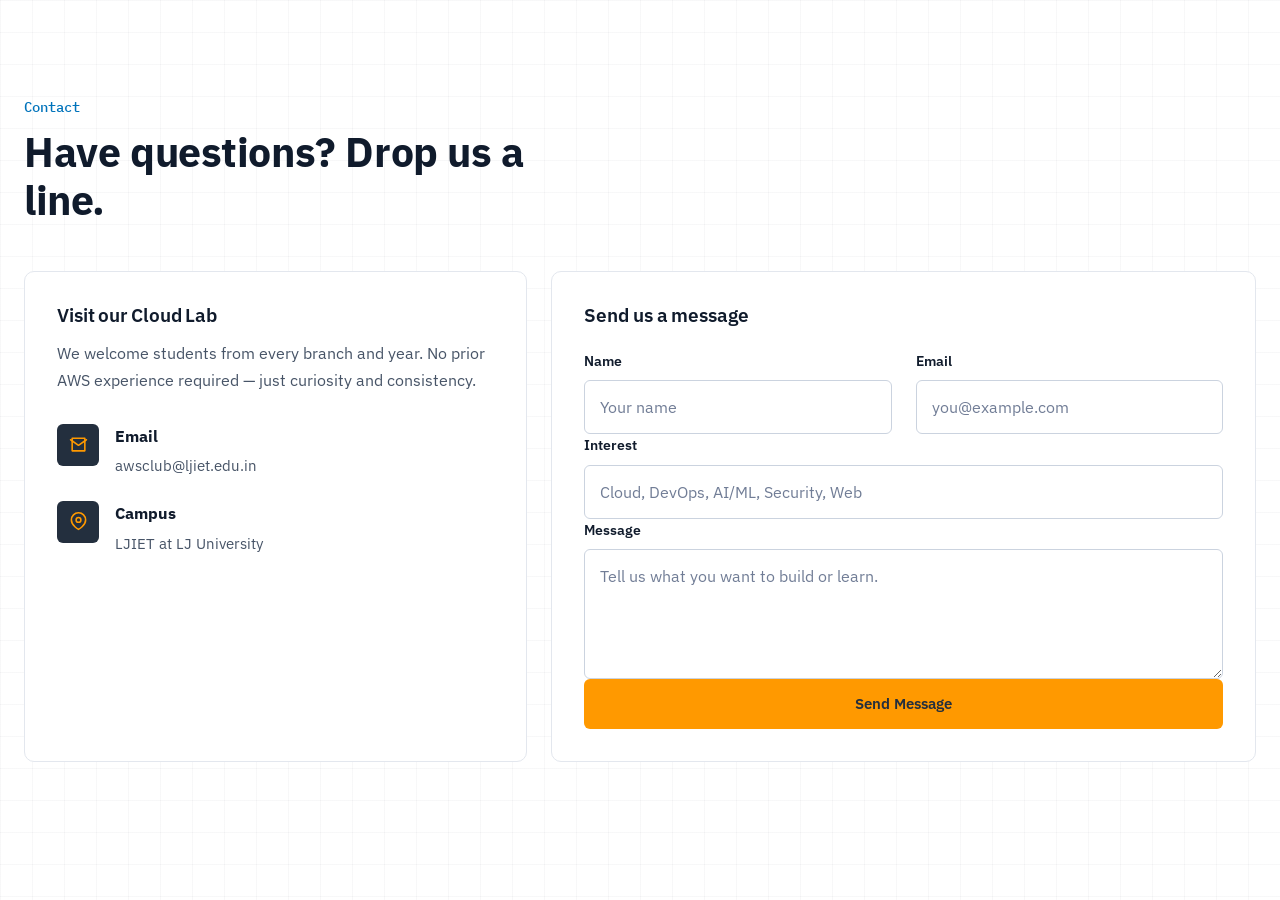
==== contact.html @ fc4ac0a3 "Implement technical SEO optimization (#8)" ====
<!DOCTYPE html>
<html lang="en">
<head>
  <meta charset="UTF-8">
  <meta name="viewport" content="width=device-width, initial-scale=1.0">
  <meta name="description"
    content="Get in touch with the AWS Student Builder Group at LJ Institute of Engineering and Technology (LJIET). Connect with our student cloud leaders and faculty mentors.">
  <meta name="robots" content="index, follow, max-snippet:-1, max-image-preview:large, max-video-preview:-1">
  <meta name="googlebot" content="index, follow, max-snippet:-1, max-image-preview:large, max-video-preview:-1">

  <!-- Canonical URL -->
  <link rel="canonical" href="https://ljawswebsite.github.io/aws-sbg-ljiet/contact.html">

  <!-- Open Graph / Social Media Meta Tags -->
  <meta property="og:locale" content="en_US">
  <meta property="og:type" content="website">
  <meta property="og:site_name" content="AWS Student Builder Group - LJIET">
  <meta property="og:title" content="Contact Us | AWS Student Builder Group - LJIET Chapter">
  <meta property="og:description"
    content="Get in touch with the AWS Student Builder Group at LJ Institute of Engineering and Technology (LJIET). Connect with our student cloud leaders and faculty mentors.">
  <meta property="og:url" content="https://ljawswebsite.github.io/aws-sbg-ljiet/contact.html">
  <meta property="og:image" content="https://ljawswebsite.github.io/aws-sbg-ljiet/images/AWS_LJIET_LOGO.jpeg">
  <meta property="og:image:secure_url" content="https://ljawswebsite.github.io/aws-sbg-ljiet/images/AWS_LJIET_LOGO.jpeg">
  <meta property="og:image:type" content="image/jpeg">
  <meta property="og:image:width" content="1254">
  <meta property="og:image:height" content="1254">
  <meta property="og:image:alt" content="AWS Student Builder Group LJIET Chapter Logo">

  <!-- Twitter Card Tags -->
  <meta name="twitter:card" content="summary_large_image">
  <meta name="twitter:title" content="Contact Us | AWS Student Builder Group - LJIET Chapter">
  <meta name="twitter:description"
    content="Get in touch with the AWS Student Builder Group at LJ Institute of Engineering and Technology (LJIET). Connect with our student cloud leaders and faculty mentors.">
  <meta name="twitter:image" content="https://ljawswebsite.github.io/aws-sbg-ljiet/images/AWS_LJIET_LOGO.jpeg">
  <meta name="twitter:image:alt" content="AWS Student Builder Group LJIET Chapter Logo">

  <!-- Favicon -->
  <link rel="icon" type="image/jpeg" href="images/AWS_LJIET_LOGO.jpeg">
  <link rel="apple-touch-icon" href="images/AWS_LJIET_LOGO.jpeg">

  <title>Contact Us | AWS Student Builder Group - LJIET Chapter</title>

  <!-- Google Fonts Preconnect and Parallel Stylesheet Loading -->
  <link rel="preconnect" href="https://fonts.googleapis.com">
  <link rel="preconnect" href="https://fonts.gstatic.com" crossorigin>
  <link rel="stylesheet" href="https://fonts.googleapis.com/css2?family=IBM+Plex+Sans:wght@400;500;600;700&family=IBM+Plex+Mono:wght@500;600&display=swap">
  <link rel="stylesheet" href="style.css">

  <!-- Structured Data: ContactPage & BreadcrumbList Schema (JSON-LD) -->
  <script type="application/ld+json">
  {
    "@context": "https://schema.org",
    "@graph": [
      {
        "@type": "ContactPage",
        "@id": "https://ljawswebsite.github.io/aws-sbg-ljiet/contact.html#webpage",
        "url": "https://ljawswebsite.github.io/aws-sbg-ljiet/contact.html",
        "name": "Contact Us | AWS Student Builder Group - LJIET Chapter",
        "description": "Get in touch with the AWS Student Builder Group at LJ Institute of Engineering and Technology (LJIET).",
        "isPartOf": {
          "@type": "WebSite",
          "@id": "https://ljawswebsite.github.io/aws-sbg-ljiet/#website",
          "url": "https://ljawswebsite.github.io/aws-sbg-ljiet/",
          "name": "AWS Student Builder Group | LJIET Chapter"
        },
        "about": {
          "@type": "EducationalOrganization",
          "@id": "https://ljawswebsite.github.io/aws-sbg-ljiet/#organization",
          "name": "AWS Student Builder Group - LJIET Chapter",
          "email": "awsclub@ljiet.edu.in",
          "url": "https://ljawswebsite.github.io/aws-sbg-ljiet/"
        }
      },
      {
        "@type": "BreadcrumbList",
        "@id": "https://ljawswebsite.github.io/aws-sbg-ljiet/contact.html#breadcrumb",
        "itemListElement": [
          {
            "@type": "ListItem",
            "position": 1,
            "name": "Home",
            "item": "https://ljawswebsite.github.io/aws-sbg-ljiet/"
          },
          {
            "@type": "ListItem",
            "position": 2,
            "name": "Contact",
            "item": "https://ljawswebsite.github.io/aws-sbg-ljiet/contact.html"
          }
        ]
      }
    ]
  }
  </script>
</head>
<body>
  <main>
    <section class="section" id="contact">
      <div class="container">
        <div class="sec-hdr">
          <span class="kicker">Contact</span>
          <h2>Have questions? Drop us a line.</h2>
        </div>
        <div class="contact-layout">

          <aside class="card contact-info">
            <h3>Visit our Cloud Lab</h3>
            <p>We welcome students from every branch and year. No prior AWS experience required — just curiosity and
              consistency.</p>
            <ul class="contact-list">
              <li>
                <div class="ci-icon"><svg viewBox="0 0 24 24" fill="none" stroke="currentColor" stroke-width="2"
                    stroke-linecap="round" stroke-linejoin="round">
                    <path d="M4 4h16v16H4z" />
                    <path d="m22 6-10 7L2 6" />
                  </svg></div>
                <div class="ci-text"><strong>Email</strong><a
                    href="mailto:awsclub@ljiet.edu.in">awsclub@ljiet.edu.in</a></div>
              </li>
              <li>
                <div class="ci-icon"><svg viewBox="0 0 24 24" fill="none" stroke="currentColor" stroke-width="2"
                    stroke-linecap="round" stroke-linejoin="round">
                    <path d="M21 10c0 7-9 12-9 12S3 17 3 10a9 9 0 1 1 18 0Z" />
                    <circle cx="12" cy="10" r="3" />
                  </svg></div>
                <div class="ci-text"><strong>Campus</strong><span>LJIET at LJ University</span></div>
              </li>
            </ul>
          </aside>

          <div class="card contact-form-wrap">
            <h3>Send us a message</h3>
            <form id="contactForm" novalidate>
              <div class="form-row">
                <div class="field">
                  <label for="name">Name</label>
                  <input id="name" name="name" type="text" placeholder="Your name" required>
                </div>
                <div class="field">
                  <label for="email">Email</label>
                  <input id="email" name="email" type="email" placeholder="you@example.com" required>
                </div>
              </div>
              <div class="field">
                <label for="interest">Interest</label>
                <input id="interest" name="interest" type="text" placeholder="Cloud, DevOps, AI/ML, Security, Web">
              </div>
              <div class="field">
                <label for="message">Message</label>
                <textarea id="message" name="message" placeholder="Tell us what you want to build or learn."
                  required></textarea>
              </div>
              <button class="btn btn-primary" type="submit" style="width:100%;">Send Message</button>
            </form>
          </div>

        </div>
      </div>
    </section>
  </main>
  <script src="script.js" defer></script>
</body>
</html>
---- style.css ----
/* Google Fonts loaded via parallel <link> in HTML <head> for optimal Core Web Vitals & FCP/LCP performance */

/* ══════════════════════════════════════════════════════════════
   DESIGN TOKENS
   Palette grounded in the AWS Student Builder Group identity:
   deep engineering navy + AWS orange, on cool paper neutrals.
   ══════════════════════════════════════════════════════════════ */
:root {
  --ink: #101B2C;
  --ink-soft: #33415A;
  --navy: #232F3E; /* AWS Squid Ink */
  --navy-raise: #344254; /* Lighter Squid Ink for contrast */
  --navy-line: #455569;

  --orange: #FF9900; /* AWS Smile Orange */
  --orange-dark: #DE8600;
  --blue: #0073BB; /* AWS Blue */

  --paper: #FFFFFF;
  --paper-alt: #F4F6F9;
  --line: #E3E7EE;
  --line-strong: #CBD3DF;

  --muted: #475467;
  --faint: #717D96;

  --radius-s: 6px;
  --radius-m: 10px;
  --max-w: 1240px;
  --nav-h: 78px;

  /* ── Spacing scale ── */
  --section-y:   96px;   /* all full sections */
  --card-pad:    32px;   /* all card inner padding */
  --card-gap:    24px;   /* gap between cards in any grid */
  --hdr-mb:      48px;   /* section header → grid gap */

  --font-head: 'IBM Plex Sans', -apple-system, sans-serif;
  --font-mono: 'IBM Plex Mono', 'SFMono-Regular', monospace;

  --grid-pattern: 
    linear-gradient(to right, rgba(16, 27, 44, 0.03) 1px, transparent 1px),
    linear-gradient(to bottom, rgba(16, 27, 44, 0.03) 1px, transparent 1px);
}

/* ─── RESET ─────────────────────────────────────────────────── */
*,
*::before,
*::after {
  box-sizing: border-box;
  margin: 0;
  padding: 0;
}

html {
  scroll-behavior: smooth;
  scroll-padding-top: var(--nav-h);
}

body {
  font-family: var(--font-head);
  font-size: 16px;
  color: var(--ink-soft);
  background-color: var(--paper);
  background-image: var(--grid-pattern);
  background-size: 32px 32px;
  background-attachment: fixed;
  line-height: 1.65;
  -webkit-font-smoothing: antialiased;
  overflow-x: hidden;
}

a {
  color: inherit;
  text-decoration: none;
}

img {
  display: block;
  max-width: 100%;
}

button,
input,
textarea {
  font: inherit;
  outline: none;
}

ul {
  list-style: none;
}

@media (prefers-reduced-motion: reduce) {

  *,
  *::before,
  *::after {
    animation-duration: 0.01ms !important;
    transition-duration: 0.01ms !important;
  }

  .reveal {
    opacity: 1 !important;
    transform: none !important;
  }
}

:focus-visible {
  outline: 2px solid var(--orange);
  outline-offset: 3px;
}

/* ─── ACCESSIBILITY SKIP LINK ───────────────────────────────── */
.skip-link {
  position: absolute;
  top: -100px;
  left: 16px;
  background: var(--navy);
  color: var(--orange);
  padding: 10px 16px;
  z-index: 999;
  border-radius: var(--radius-s);
  font-weight: 600;
  transition: top 0.2s ease;
}

.skip-link:focus {
  top: 16px;
}

/* ─── LAYOUT UTILITIES ──────────────────────────────────────── */
.container {
  width: min(100% - 48px, var(--max-w));
  margin-inline: auto;
}

.section {
  padding: var(--section-y) 0;
  position: relative;
}

.section-alt {
  background-color: var(--paper-alt);
  background-image: var(--grid-pattern);
  background-size: 32px 32px;
  background-attachment: fixed;
}

/* ─── TYPOGRAPHY ────────────────────────────────────────────── */
h1,
h2,
h3,
h4 {
  font-family: var(--font-head);
  color: var(--ink);
  line-height: 1.15;
  font-weight: 700;
  letter-spacing: -0.01em;
}

h1 {
  font-size: clamp(2.3rem, 4vw, 3.4rem);
  line-height: 1.15;
  max-width: 19ch;
}

h2 {
  font-size: clamp(1.9rem, 3.2vw, 2.6rem);
  max-width: 20ch;
}

h3 {
  font-size: 1.2rem;
  font-weight: 600;
  letter-spacing: -0.005em;
}

p {
  color: var(--muted);
  font-size: 1.02rem;
  max-width: 62ch;
}

.kicker {
  display: block;
  font-family: var(--font-mono);
  font-size: 0.85rem;
  font-weight: 500;
  color: var(--blue);
  margin-bottom: 10px;
}

.sec-hdr {
  margin-bottom: var(--hdr-mb);
  max-width: 640px;
}

.sec-hdr h2 {
  margin-top: 4px;
}

.sec-hdr p {
  margin-top: 16px;
}

.section-top {
  display: flex;
  justify-content: space-between;
  align-items: flex-end;
  gap: 24px;
  margin-bottom: var(--hdr-mb);
}

.section-top .sec-hdr {
  margin-bottom: 0;
}

/* ─── BUTTONS ───────────────────────────────────────────────── */
.btn {
  display: inline-flex;
  align-items: center;
  justify-content: center;
  gap: 10px;
  height: 50px;
  padding: 0 26px;
  border-radius: var(--radius-s);
  font-size: 0.96rem;
  font-weight: 600;
  cursor: pointer;
  transition: background-color 0.25s cubic-bezier(0.2, 0.8, 0.2, 1),
              border-color 0.25s cubic-bezier(0.2, 0.8, 0.2, 1),
              color 0.25s cubic-bezier(0.2, 0.8, 0.2, 1),
              transform 0.25s cubic-bezier(0.2, 0.8, 0.2, 1),
              box-shadow 0.25s cubic-bezier(0.2, 0.8, 0.2, 1);
  white-space: nowrap;
  border: 1.5px solid transparent;
}

.btn:hover {
  transform: translateY(-2px);
}

.btn svg {
  width: 17px;
  height: 17px;
  stroke-width: 2.25;
}

.btn-primary {
  background: var(--orange);
  color: var(--navy);
}

.btn-primary:hover {
  background: var(--orange-dark);
  box-shadow: 0 8px 24px -6px rgba(255, 153, 0, 0.4);
}

.btn-outline {
  background: transparent;
  color: var(--ink);
  border-color: var(--line-strong);
}

.btn-outline:hover {
  border-color: var(--ink);
  background: var(--paper-alt);
  box-shadow: 0 8px 20px -6px rgba(16, 27, 44, 0.12);
}

.btn-outline-invert {
  background: transparent;
  color: #FFF;
  border-color: rgba(255, 255, 255, 0.3);
}

.btn-outline-invert:hover {
  border-color: #FFF;
  background: rgba(255, 255, 255, 0.06);
}

/* ─── CARDS ─────────────────────────────────────────────────── */
.card {
  background: var(--paper);
  border: 1px solid var(--line);
  border-radius: var(--radius-m);
  transition: border-color 0.35s cubic-bezier(0.2, 0.8, 0.2, 1),
              box-shadow 0.35s cubic-bezier(0.2, 0.8, 0.2, 1),
              transform 0.35s cubic-bezier(0.2, 0.8, 0.2, 1);
}

.card:hover {
  border-color: rgba(255, 153, 0, 0.4);
  box-shadow: 0 16px 36px -12px rgba(15, 27, 42, 0.12);
  transform: translateY(-5px);
}

.card-icon {
  width: 48px;
  height: 48px;
  border-radius: var(--radius-s);
  background: var(--navy);
  color: var(--orange);
  display: grid;
  place-items: center;
  flex-shrink: 0;
}

.card-icon svg {
  width: 22px;
  height: 22px;
}

/* ─── NAVBAR ────────────────────────────────────────────────── */
.navbar {
  position: fixed;
  top: 0;
  left: 0;
  right: 0;
  z-index: 100;
  height: var(--nav-h);
  background: rgba(255, 255, 255, 0.86);
  backdrop-filter: blur(16px);
  -webkit-backdrop-filter: blur(16px);
  border-bottom: 1px solid var(--line);
  transition: background-color 0.3s cubic-bezier(0.4, 0, 0.2, 1),
              box-shadow 0.3s cubic-bezier(0.4, 0, 0.2, 1),
              border-color 0.3s cubic-bezier(0.4, 0, 0.2, 1);
}

.scroll-progress {
  position: absolute;
  top: 0;
  left: 0;
  height: 3px;
  background: linear-gradient(90deg, var(--orange), var(--orange-dark));
  width: 0%;
  z-index: 101;
  transition: width 0.1s linear;
}

.navbar.scrolled {
  background: rgba(255, 255, 255, 0.96);
  box-shadow: 0 10px 30px -10px rgba(15, 27, 42, 0.12);
  border-bottom-color: rgba(203, 213, 225, 0.7);
}

.nav-inner {
  height: 100%;
  display: flex;
  align-items: center;
  justify-content: space-between;
}

.brand {
  display: flex;
  align-items: center;
  gap: 14px;
  transition: transform 0.25s ease;
}

.brand:hover {
  transform: translateY(-1px);
}

.brand-lj img {
  height: 36px;
  width: 36px;
  object-fit: contain;
}

.brand-divider {
  width: 1px;
  height: 24px;
  background: var(--line-strong);
}

.brand-aws-block {
  display: flex;
  align-items: center;
  justify-content: center;
  background: var(--navy);
  border-radius: 50%;
  width: 36px;
  height: 36px;
  overflow: hidden;
  flex-shrink: 0;
  transition: transform 0.25s ease;
}

.brand:hover .brand-aws-block {
  transform: scale(1.03);
}

.brand-aws-block img {
  width: 100%;
  height: 100%;
  object-fit: cover;
  border-radius: 50%;
}

.brand-text-group {
  display: flex;
  flex-direction: column;
  line-height: 1.25;
}

.brand-text-group .b-name {
  font-size: 0.94rem;
  font-weight: 700;
  color: var(--ink);
}

.brand-text-group .b-sub {
  font-family: var(--font-mono);
  font-size: 0.72rem;
  font-weight: 500;
  color: var(--blue);
}

.nav-links {
  display: flex;
  align-items: center;
  gap: 4px;
}

.nav-links a {
  position: relative;
  padding: 9px 16px;
  border-radius: var(--radius-s);
  font-size: 0.94rem;
  font-weight: 500;
  color: var(--ink-soft);
  transition: color 0.25s ease, background-color 0.25s ease, transform 0.2s ease, box-shadow 0.25s ease;
}

.nav-links a:hover {
  color: var(--ink);
  background: var(--paper-alt);
  transform: translateY(-1px);
}

.nav-links a.active {
  color: var(--navy);
  font-weight: 600;
  background: rgba(255, 153, 0, 0.12);
}

.nav-links a.active::after {
  content: '';
  position: absolute;
  bottom: 2px;
  left: 14px;
  right: 14px;
  height: 2px;
  background: var(--orange);
  border-radius: 2px;
  animation: navPillIn 0.25s cubic-bezier(0.4, 0, 0.2, 1) forwards;
}

@keyframes navPillIn {
  from { opacity: 0; transform: scaleX(0.3); }
  to { opacity: 1; transform: scaleX(1); }
}

.nav-cta {
  display: flex;
  align-items: center;
  gap: 18px;
}

.status-pill {
  display: inline-flex;
  align-items: center;
  gap: 8px;
  padding: 6px 13px;
  border: 1px solid var(--line);
  border-radius: var(--radius-s);
  font-family: var(--font-mono);
  font-size: 0.78rem;
  font-weight: 500;
  color: var(--muted);
  transition: border-color 0.25s ease, background-color 0.25s ease;
}

.status-pill:hover {
  border-color: var(--line-strong);
  background: var(--paper-alt);
}

.status-dot {
  width: 7px;
  height: 7px;
  border-radius: 50%;
  background: #1E9E5A;
  flex-shrink: 0;
  box-shadow: 0 0 0 0 rgba(30, 158, 90, 0.4);
  animation: pulseDot 2s infinite;
}

@keyframes pulseDot {
  0% { box-shadow: 0 0 0 0 rgba(30, 158, 90, 0.4); }
  70% { box-shadow: 0 0 0 6px rgba(30, 158, 90, 0); }
  100% { box-shadow: 0 0 0 0 rgba(30, 158, 90, 0); }
}

.menu-toggle {
  display: none;
  background: transparent;
  border: none;
  color: var(--ink);
  cursor: pointer;
  padding: 8px;
  border-radius: var(--radius-s);
  flex-shrink: 0;
  transition: background-color 0.2s ease;
}

.menu-toggle:hover {
  background: var(--paper-alt);
}

.menu-toggle svg {
  width: 24px;
  height: 24px;
  display: block;
}

.hamburger-line {
  transition: transform 0.3s cubic-bezier(0.4, 0, 0.2, 1), opacity 0.25s ease;
  transform-origin: 12px 12px;
}

.menu-toggle.open .line-top {
  transform: translateY(6px) rotate(45deg);
}

.menu-toggle.open .line-mid {
  opacity: 0;
  transform: scaleX(0);
}

.menu-toggle.open .line-bot {
  transform: translateY(-6px) rotate(-45deg);
}

/* ─── HERO ──────────────────────────────────────────────────── */
.hero {
  padding-top: calc(var(--nav-h) + var(--section-y));
  padding-bottom: var(--section-y);
  position: relative;
  background-color: var(--paper-alt);
  overflow: hidden;
}

.hero::before {
  content: "";
  position: absolute;
  inset: 0;
  background-image:
    linear-gradient(var(--line) 1px, transparent 1px),
    linear-gradient(90deg, var(--line) 1px, transparent 1px);
  background-size: 56px 56px;
  background-position: center -1px;
  -webkit-mask-image: linear-gradient(to bottom, black 65%, transparent 100%);
  mask-image: linear-gradient(to bottom, black 65%, transparent 100%);
  pointer-events: none;
  z-index: 0;
}

.hero .container {
  position: relative;
  z-index: 1;
}

.hero-inner {
  display: grid;
  grid-template-columns: 1fr 1.15fr;
  gap: 40px;
  align-items: start;
}

.hero-content {
  animation: fade-up 0.7s ease both;
}

@keyframes fade-up {
  from {
    opacity: 0;
    transform: translateY(14px);
  }

  to {
    opacity: 1;
    transform: translateY(0);
  }
}

.hero h1 {
  margin-bottom: 22px;
}

.hero .lead {
  font-size: 1.14rem;
  margin-bottom: 36px;
  max-width: 46ch;
}

.hero-actions {
  display: flex;
  gap: 14px;
  flex-wrap: wrap;
}

/* ─── PREMIUM EVENT HIGHLIGHT CARD (White-Orange) ──────────────────────────── */
.hero-event-card {
  background: #FFFFFF;
  border: 1px solid rgba(255, 153, 0, 0.25);
  border-radius: 20px;
  overflow: hidden;
  animation: fade-up 0.7s ease 0.1s both;
  transition: transform 0.4s cubic-bezier(0.2, 0.8, 0.2, 1), box-shadow 0.4s cubic-bezier(0.2, 0.8, 0.2, 1), border-color 0.4s ease;
  width: 100%;
  max-width: 620px;
  justify-self: end;
  position: relative;
  box-shadow: 0 16px 32px -12px rgba(255, 153, 0, 0.15), 0 4px 12px rgba(0,0,0,0.03);
  color: var(--ink);
}

.hero-event-card::before {
  content: "";
  position: absolute;
  top: -50%; right: -50%;
  width: 100%; height: 100%;
  background: radial-gradient(circle, rgba(255,153,0,0.06) 0%, transparent 60%);
  pointer-events: none;
  z-index: 0;
}

.hero-event-card:hover {
  transform: translateY(-8px);
  box-shadow: 0 24px 48px -15px rgba(255, 153, 0, 0.25), 0 8px 16px rgba(0,0,0,0.04);
  border-color: rgba(255, 153, 0, 0.5);
}

.hec-img-wrapper {
  aspect-ratio: 16/9;
  overflow: hidden;
  position: relative;
  z-index: 1;
  border-bottom: 1px solid rgba(255, 153, 0, 0.1);
}

.hec-img-wrapper::after {
  content: '';
  position: absolute;
  inset: 0;
  background: linear-gradient(to bottom, transparent 60%, rgba(255, 255, 255, 0.95) 100%);
  pointer-events: none;
}

.hec-img-wrapper img {
  width: 100%;
  height: 100%;
  object-fit: cover;
  transition: transform 0.7s cubic-bezier(0.2, 0.8, 0.2, 1);
}

.hero-event-card:hover .hec-img-wrapper img {
  transform: scale(1.05);
}

.hec-body {
  padding: 28px 32px 32px;
  position: relative;
  z-index: 1;
}

.hec-top {
  display: flex;
  justify-content: space-between;
  align-items: center;
  margin-bottom: 16px;
}

.tag.premium-tag {
  background: linear-gradient(135deg, #FF9900, #EA580C);
  color: #FFFFFF;
  border: none;
  padding: 6px 14px;
  border-radius: 20px;
  text-transform: uppercase;
  letter-spacing: 0.05em;
  font-size: 0.75rem;
  font-weight: 700;
  box-shadow: 0 4px 10px rgba(255, 153, 0, 0.25);
  white-space: nowrap;
  display: inline-block;
}

.hec-date {
  font-family: var(--font-mono);
  font-size: 0.85rem;
  color: var(--faint);
  font-weight: 600;
}

.hec-body h3 {
  font-size: 1.6rem;
  font-weight: 800;
  margin-bottom: 12px;
  color: var(--ink);
  letter-spacing: -0.02em;
  line-height: 1.3;
}

.hec-body > p {
  color: var(--muted);
  font-size: 0.98rem;
  line-height: 1.6;
  margin-bottom: 24px;
}

/* ─── PREMIUM EVENT POSTER BADGES ──────────────────────────── */
.event-poster-badges {
  display: grid;
  grid-template-columns: repeat(3, 1fr);
  gap: 16px;
  margin-top: 24px;
  padding-top: 24px;
  border-top: 1px solid var(--line);
}

.ep-badge {
  display: flex;
  align-items: flex-start;
  gap: 12px;
  padding: 14px;
  background: var(--paper-alt);
  border: 1px solid var(--line);
  border-radius: 12px;
  transition: transform 0.3s ease, background 0.3s ease, border-color 0.3s ease, box-shadow 0.3s ease;
}

.ep-badge:hover {
  transform: translateY(-3px);
  background: #FFF9F2;
  border-color: rgba(255, 153, 0, 0.3);
  box-shadow: 0 4px 12px rgba(255, 153, 0, 0.1);
}

.ep-icon {
  display: flex;
  align-items: center;
  justify-content: center;
  flex-shrink: 0;
  width: 34px;
  height: 34px;
  background: rgba(255, 153, 0, 0.12);
  border-radius: 8px;
}

.ep-icon svg {
  width: 18px;
  height: 18px;
  color: #DE8600;
}

.ep-text {
  display: flex;
  flex-direction: column;
  min-width: 0;
  line-height: 1.3;
}

.ep-label {
  font-size: 0.65rem;
  font-weight: 700;
  letter-spacing: 0.1em;
  color: var(--faint);
  text-transform: uppercase;
  margin-bottom: 2px;
}

.ep-val {
  font-size: 0.92rem;
  font-weight: 700;
  color: var(--ink);
}

.ep-sub {
  font-size: 0.75rem;
  color: var(--faint);
  margin-top: 2px;
}

.ep-sub.venue-sub {
  font-size: 0.75rem;
  color: #DE8600;
  font-weight: 600;
}

/* ─── PREMIUM SPEAKERS SECTION ─────────────────────────────── */
.speakers-section {
  margin-top: 24px;
  padding-top: 24px;
  border-top: 1px solid var(--line);
}

.speakers-title {
  font-family: var(--font-mono);
  font-size: 0.75rem;
  font-weight: 700;
  text-transform: uppercase;
  letter-spacing: 0.1em;
  color: var(--faint);
  margin-bottom: 16px;
}

.speakers-grid {
  display: grid;
  grid-template-columns: repeat(3, 1fr);
  gap: 12px;
}

.speaker-box {
  display: flex;
  align-items: center;
  justify-content: space-between;
  gap: 8px;
  padding: 12px 14px;
  background: var(--paper);
  border: 1px solid var(--line);
  border-radius: 10px;
  text-decoration: none;
  transition: all 0.3s ease;
  min-width: 0;
}

.speaker-box:hover {
  background: #FFF9F2;
  border-color: rgba(255, 153, 0, 0.3);
  transform: translateY(-2px);
  box-shadow: 0 4px 12px rgba(255, 153, 0, 0.12);
}

.speaker-name {
  font-size: 0.85rem;
  font-weight: 600;
  color: var(--ink);
  white-space: nowrap;
  overflow: hidden;
  text-overflow: ellipsis;
}

.speaker-linkedin {
  width: 16px;
  height: 16px;
  color: #0A66C2;
  flex-shrink: 0;
  transition: transform 0.3s ease, color 0.3s ease;
}

.speaker-box:hover .speaker-linkedin {
  transform: scale(1.15);
  color: #004182;
}

.event-card .speakers-section {
  margin: 14px 0 16px 0;
  padding-top: 12px;
  border-top: 1px solid var(--line);
}

.event-card .speakers-grid {
  grid-template-columns: 1fr;
  gap: 7px;
}

/* ─── PREMIUM INVITE BOX ───────────────────────────────────── */
.hec-invite {
  display: flex;
  align-items: center;
  justify-content: space-between;
  flex-wrap: wrap;
  gap: 16px;
  margin-top: 24px;
  padding: 18px 20px;
  background: linear-gradient(135deg, #FFF6E8, #FFFAF2);
  border: 1px solid rgba(255, 153, 0, 0.2);
  border-radius: 14px;
  transition: all 0.3s ease;
  position: relative;
  overflow: hidden;
}

.hec-invite::after {
  content: '';
  position: absolute;
  top: 0; left: -100%;
  width: 50%; height: 100%;
  background: linear-gradient(90deg, transparent, rgba(255,255,255,0.8), transparent);
  animation: shine 3s infinite;
}

@keyframes shine {
  0% { left: -100%; }
  20% { left: 200%; }
  100% { left: 200%; }
}

.hec-invite:hover {
  border-color: rgba(255, 153, 0, 0.4);
  box-shadow: 0 6px 20px rgba(255, 153, 0, 0.15);
}

.hec-invite-text strong {
  display: block;
  font-size: 1rem;
  font-weight: 800;
  color: #C2410C;
  letter-spacing: 0.05em;
  margin-bottom: 2px;
}

.hec-invite-text span {
  font-size: 0.85rem;
  color: var(--muted);
  font-weight: 500;
}

.hec-invite-btn {
  display: inline-flex;
  align-items: center;
  justify-content: center;
  width: 44px;
  height: 44px;
  border-radius: 50%;
  background: #FF9900;
  color: #FFFFFF;
  transition: all 0.3s cubic-bezier(0.34, 1.56, 0.64, 1);
  flex-shrink: 0;
  box-shadow: 0 4px 12px rgba(255, 153, 0, 0.3);
}

.hec-invite-btn:hover {
  transform: scale(1.15) rotate(-10deg);
  background: #DE8600;
  box-shadow: 0 6px 16px rgba(255, 153, 0, 0.4);
}

.hec-invite-btn svg {
  width: 22px;
  height: 22px;
}

/* ─── EVENT SECTION CARD OVERRIDES ─────────────────────────── */
.event-card.premium-event-card {
  background: #FFFFFF;
  border: 1px solid rgba(255, 153, 0, 0.25);
  box-shadow: 0 8px 24px rgba(255, 153, 0, 0.08);
  color: var(--ink);
  transition: transform 0.4s ease, box-shadow 0.4s ease, border-color 0.4s ease;
}

.event-card.premium-event-card:hover {
  transform: translateY(-5px);
  box-shadow: 0 16px 32px rgba(255, 153, 0, 0.15);
  border-color: rgba(255, 153, 0, 0.4);
}

.event-card.premium-event-card .event-meta-row .hec-date,
.event-card.premium-event-card .event-footer span {
  color: var(--muted);
}

.event-card.premium-event-card h3 {
  color: var(--ink);
}

.event-card.premium-event-card p {
  color: var(--muted);
}

.event-card.premium-event-card .speaker-box {
  background: var(--paper-alt);
  border: 1px solid var(--line);
}

.event-card.premium-event-card .speaker-box:hover {
  background: #FFF9F2;
  border-color: rgba(255, 153, 0, 0.3);
}

.event-card.premium-event-card .event-footer {
  border-top: 1px solid var(--line);
}

@media (max-width: 640px) {
  .event-poster-badges {
    grid-template-columns: 1fr;
    gap: 12px;
  }

  .speakers-grid {
    grid-template-columns: 1fr;
    gap: 10px;
  }
}





  /* ─── ABOUT ─────────────────────────────────────────────────── */
  .about-grid {
    display: grid;
    grid-template-columns: 1.15fr 1fr;
    gap: var(--card-gap);
  }

  .about-card-featured {
    padding: var(--card-pad);
    display: flex;
    flex-direction: column;
  }

  .about-card-featured .card-icon {
    margin-bottom: 22px;
  }

  .about-card-featured h3 {
    font-size: 1.5rem;
    margin-bottom: 14px;
  }

  .about-card-featured p {
    margin-bottom: 14px;
  }

  .about-card-featured p:last-child {
    margin-bottom: 0;
  }

  .about-stacked {
    display: flex;
    flex-direction: column;
    gap: var(--card-gap);
  }

  .about-card-sm {
    padding: var(--card-pad);
    display: flex;
    gap: 20px;
    align-items: flex-start;
  }

  .about-card-sm h3 {
    margin-bottom: 8px;
  }

  /* ─── DOMAINS ───────────────────────────────────────────────── */
  .domains-grid {
    display: grid;
    grid-template-columns: repeat(3, 1fr);
    gap: 22px;
  }

  .domain-card {
    padding: 30px;
    display: flex;
    flex-direction: column;
  }

  .domain-card .card-icon {
    margin-bottom: 20px;
  }

  .domain-card h3 {
    margin-bottom: 10px;
  }

  .domain-card p {
    margin-bottom: 18px;
    font-size: 0.96rem;
    flex: 1;
  }

  .domain-tag {
    display: inline-flex;
    align-self: flex-start;
    padding: 6px 11px;
    border-radius: 5px;
    background: var(--paper-alt);
    border: 1px solid var(--line);
    font-family: var(--font-mono);
    font-size: 0.78rem;
    color: var(--ink-soft);
  }

  .domain-tag .dk {
    color: var(--faint);
    margin-right: 4px;
  }

  .domain-cta {
    background: var(--navy);
    border-color: var(--navy);
    justify-content: center;
  }

  .domain-cta .card-icon {
    background: var(--orange);
    color: var(--navy);
  }

  .domain-cta h3 {
    color: #FFF;
  }

  .domain-cta p {
    color: #AEB9C9;
  }

  .domain-cta:hover {
    transform: translateY(-3px);
    border-color: var(--navy);
  }



  /* ─── EVENTS ────────────────────────────────────────────────── */
  .events-grid {
    display: grid;
    grid-template-columns: repeat(3, 1fr);
    gap: var(--card-gap);
  }

  .event-card {
    display: flex;
    flex-direction: column;
    overflow: hidden;
  }

  .event-img {
  position: relative;
    aspect-ratio: 4/3;
    overflow: hidden;
  }

  .event-img img {
    width: 100%;
    height: 100%;
    object-fit: cover;
  }

  .event-body {
    padding: var(--card-pad);
    display: flex;
    flex-direction: column;
    flex: 1;
  }

  .event-meta-row {
    display: flex;
    justify-content: space-between;
    align-items: center;
    margin-bottom: 14px;
  }

  .event-body h3 {
    margin-bottom: 10px;
    font-size: 1.18rem;
  }

  .event-body p {
    margin-bottom: 20px;
    font-size: 0.95rem;
    flex: 1;
  }

  .event-body p strong {
    color: var(--ink);
  }

  .event-footer {
    padding-top: 16px;
    border-top: 1px solid var(--line);
    display: flex;
    gap: 16px;
    flex-wrap: wrap;
  }

  .event-footer span {
    font-size: 0.83rem;
    color: var(--muted);
    display: flex;
    align-items: center;
    gap: 6px;
  }

  .event-footer svg {
    width: 14px;
    height: 14px;
    color: var(--blue);
  }


  /* ─── TEAM ──────────────────────────────────────────────────── */
  .captain-row {
    display: grid;
    grid-template-columns: repeat(2, 1fr);
    gap: var(--card-gap);
    margin-bottom: var(--card-gap);
  }

  .captain-card {
    padding: var(--card-pad);
    display: flex;
    gap: 22px;
    align-items: center;
  }

  .avatar {
    width: 110px;
    height: 110px;
    border-radius: 50%;
    background: var(--navy);
    border: 3px solid var(--orange);
    display: grid;
    place-items: center;
    font-family: var(--font-mono);
    font-size: 1.8rem;
    font-weight: 600;
    color: var(--orange);
    flex-shrink: 0;
    overflow: hidden;
    transition: transform 0.3s ease, box-shadow 0.3s ease;
  }

  .avatar:hover {
    transform: scale(1.04);
    box-shadow: 0 0 0 4px rgba(255, 153, 0, 0.25);
  }

  .avatar img {
    width: 100%;
    height: 100%;
    object-fit: cover;
  }

  .avatar-devam,
  .avatar-devam img {
    background-color: #FFE8D6 !important;
  }

  .member-role {
    font-family: var(--font-mono);
    font-size: 0.78rem;
    color: var(--blue);
    margin: 4px 0 10px;
  }

  .socials {
    display: flex;
    gap: 10px;
    margin-top: 14px;
  }

  .socials a {
    width: 34px;
    height: 34px;
    border-radius: var(--radius-s);
    background: var(--paper-alt);
    border: 1px solid var(--line);
    display: grid;
    place-items: center;
    color: var(--ink-soft);
    transition: all 0.2s;
  }

  .socials a:hover {
    background: var(--navy);
    border-color: var(--navy);
    color: var(--orange);
  }

  .socials svg {
    width: 15px;
    height: 15px;
  }

  .core-grid {
    display: grid;
    grid-template-columns: repeat(5, 1fr);
    gap: var(--card-gap);
  }

  .core-card {
    padding: var(--card-pad) 20px;
    text-align: center;
  }

  .core-card .socials {
    justify-content: center;
  }

  .core-card .avatar {
    width: 90px;
    height: 90px;
    margin: 0 auto 18px;
    font-size: 1.5rem;
    border-width: 3px;
  }

  .core-card h3 {
    font-size: 1.02rem;
    margin-bottom: 4px;
  }

  .core-card .member-role {
    margin-bottom: 0;
  }

  /* ─── GALLERY ───────────────────────────────────────────────── */
  .gallery-grid {
    display: grid;
    grid-template-columns: repeat(2, 1fr);
    gap: var(--card-gap);
    max-width: 800px;
    margin: 0 auto;
  }

  .gallery-item {
    border: 1px solid var(--line);
    border-radius: var(--radius-m);
    overflow: hidden;
    background: var(--paper);
  }

  .gallery-item .g-img {
    aspect-ratio: 4/3;
    overflow: hidden;
  }

  .gallery-item img {
    width: 100%;
    height: 100%;
    object-fit: cover;
    transition: transform 0.4s ease;
  }

  .gallery-item img.img-goddess,
  .hec-img-wrapper img.img-goddess,
  .event-img img.img-goddess,
  img.img-goddess,
  img[src*="Goddess"],
  img[src*="goddess"] {
  object-position: center 52%;
}

.gallery-item img.img-event,
.hec-img-wrapper img.img-event,
.event-img img.img-event,
img.img-event,
img[src*="Event.jpeg"],
img[src*="Event"] {
  object-position: center top;
}

.gallery-item img.img-goddess {
  object-position: center 52%;
}

.gallery-item:hover img {
  transform: scale(1.04);
}

.gallery-caption {
  padding: 13px 16px;
  font-size: 0.88rem;
  font-weight: 600;
  color: var(--ink);
  border-top: 1px solid var(--line);
}

/* ─── JOIN PANEL ────────────────────────────────────────────── */
.join-panel {
  background: var(--paper);
  border: 1px solid var(--line);
  border-radius: var(--radius-m);
  padding: clamp(36px, 5vw, 64px);
  overflow: hidden;
}

.join-content {
  display: grid;
  grid-template-columns: 1fr;
  gap: 48px;
  align-items: center;
}

.join-panel h2 {
  margin-bottom: 18px;
}

.join-panel p {
  margin-bottom: 28px;
  font-size: 1.05rem;
}

.join-meta {
  display: flex;
  gap: 12px;
  flex-wrap: wrap;
  margin-bottom: var(--card-gap);
}

.meta-chip {
  padding: 8px 14px;
  border-radius: var(--radius-s);
  background: var(--paper-alt);
  border: 1px solid var(--line);
  font-size: 0.84rem;
  color: var(--ink-soft);
  transition: border-color 0.2s ease, background-color 0.2s ease;
}

.meta-chip:hover {
  border-color: var(--orange);
  background: #FFFDF9;
}

.meta-chip strong {
  color: var(--ink);
  margin-right: 5px;
}

.join-socials {
  display: flex;
  flex-wrap: wrap;
  gap: 10px;
  margin-bottom: 4px;
}

.join-social-link {
  display: inline-flex;
  align-items: center;
  gap: 8px;
  padding: 10px 18px;
  border-radius: var(--radius-s);
  background: var(--paper);
  border: 1px solid var(--line-strong);
  font-size: 0.88rem;
  font-weight: 600;
  color: var(--ink-soft);
  transition: all 0.2s;
}

.join-social-link svg {
  width: 16px;
  height: 16px;
}

.join-social-link:hover {
  background: var(--navy);
  border-color: var(--navy);
  color: #FFF;
}

.join-visual {
  display: flex;
  flex-direction: column;
  gap: 14px;
}

.join-visual .jv-frame {
  border: 1px solid var(--line);
  border-radius: var(--radius-m);
  overflow: hidden;
  aspect-ratio: 1/1;
}

.join-visual .jv-frame img {
  width: 100%;
  height: 100%;
  object-fit: cover;
}

.join-visual .jv-caption {
  font-size: 0.85rem;
  color: var(--faint);
  text-align: center;
}

.join-btns {
  display: flex;
  gap: 14px;
  flex-wrap: wrap;
  margin-top: var(--card-gap);
}

/* ─── CONTACT ───────────────────────────────────────────────── */
.contact-layout {
  display: grid;
  grid-template-columns: 1fr 1.4fr;
  gap: var(--card-gap);
}

.contact-info {
  padding: var(--card-pad);
}

.contact-info h3 {
  margin-bottom: 14px;
}

.contact-info>p {
  margin-bottom: 30px;
}

.contact-list {
  display: flex;
  flex-direction: column;
  gap: 22px;
}

.contact-list li {
  display: flex;
  gap: 16px;
}

.ci-icon {
  width: 42px;
  height: 42px;
  background: var(--navy);
  color: var(--orange);
  border-radius: var(--radius-s);
  display: grid;
  place-items: center;
  flex-shrink: 0;
}

.ci-icon svg {
  width: 19px;
  height: 19px;
}

.ci-text strong {
  display: block;
  font-size: 0.98rem;
  color: var(--ink);
  margin-bottom: 3px;
}

.ci-text span,
.ci-text a {
  color: var(--muted);
  font-size: 0.92rem;
}

.ci-text a:hover {
  color: var(--blue);
}

.contact-form-wrap {
  padding: var(--card-pad);
}

.contact-form-wrap h3 {
  margin-bottom: var(--card-gap);
}

.form-row {
  display: grid;
  grid-template-columns: 1fr 1fr;
  gap: var(--card-gap);
}

.field {
  display: flex;
  flex-direction: column;
  gap: 7px;
  margin-bottom: 0;
}

.contact-form {
  display: flex;
  flex-direction: column;
  gap: 18px;
}

.field label {
  font-size: 0.88rem;
  font-weight: 600;
  color: var(--ink);
}

.field input,
.field textarea {
  width: 100%;
  background: var(--paper);
  border: 1px solid var(--line-strong);
  border-radius: var(--radius-s);
  padding: 13px 15px;
  color: var(--ink);
  transition: border-color 0.2s;
}

.field input::placeholder,
.field textarea::placeholder {
  color: var(--faint);
}

.field textarea {
  min-height: 130px;
  resize: vertical;
}

.field input:focus,
.field textarea:focus {
  border-color: var(--blue);
  box-shadow: 0 0 0 3px rgba(28, 111, 176, 0.15);
}

/* ─── FOOTER ────────────────────────────────────────────────── */
.footer {
  position: relative;
  background: linear-gradient(to bottom, var(--navy) 0%, #050a14 100%);
  padding-top: var(--section-y);
  color: #AEB9C9;
  border-top: 1px solid rgba(255, 255, 255, 0.05);
  overflow: hidden;
}

.footer-glow {
  position: absolute;
  top: 0;
  left: 50%;
  transform: translateX(-50%);
  width: 60%;
  height: 1px;
  background: linear-gradient(90deg, transparent, var(--orange), transparent);
  opacity: 0.5;
  box-shadow: 0 0 20px 2px var(--orange);
}

.footer-top {
  display: grid;
  grid-template-columns: 2.5fr 1fr 1fr 1.5fr;
  gap: 40px;
  margin-bottom: calc(var(--section-y) * 0.8);
}

.footer-brand-col {
  display: flex;
  flex-direction: column;
}

.footer-brand-desc {
  font-size: 0.95rem;
  color: #8C9BAB;
  line-height: 1.6;
  margin-top: 16px;
  margin-bottom: 24px;
}

.footer-social-icons {
  display: flex;
  gap: 16px;
}

.footer-social-icons a {
  display: flex;
  align-items: center;
  justify-content: center;
  width: 40px;
  height: 40px;
  border-radius: 50%;
  background: rgba(255, 255, 255, 0.05);
  color: #AEB9C9;
  border: 1px solid rgba(255, 255, 255, 0.1);
  transition: all 0.3s ease;
}

.footer-social-icons a svg {
  width: 18px;
  height: 18px;
}

.footer-social-icons a:hover {
  background: var(--orange);
  color: #fff;
  border-color: var(--orange);
  transform: translateY(-3px);
  box-shadow: 0 6px 15px rgba(255, 153, 0, 0.3);
}



.footer-brand-logos {
  display: flex;
  align-items: center;
  gap: 16px;
  margin-bottom: 24px;
}

.footer-brand-logos img.footer-lj-logo {
  height: 42px;
  width: auto;
  max-width: 100%;
  object-fit: contain;
  background: #FFF;
  padding: 6px 14px;
  border-radius: 8px;
  box-sizing: border-box;
  display: inline-block;
  box-shadow: 0 4px 12px rgba(0,0,0,0.1);
}

.footer-divider {
  width: 1px;
  height: 32px;
  background: rgba(255, 255, 255, 0.15);
}

.footer-aws-block {
  display: flex;
  align-items: center;
  justify-content: center;
  background: #FFF;
  border-radius: 50%;
  width: 42px;
  height: 42px;
  overflow: hidden;
  flex-shrink: 0;
  box-shadow: 0 4px 12px rgba(0,0,0,0.1);
}

.footer-aws-block img {
  width: 100%;
  height: 100%;
  object-fit: cover;
  border-radius: 50%;
}

.footer-brand-name {
  font-weight: 700;
  line-height: 1.3;
  color: #FFF;
  font-size: 1.1rem;
}

.footer-brand-name span {
  display: block;
  font-family: var(--font-mono);
  font-size: 0.8rem;
  color: var(--orange);
  font-weight: 600;
  margin-top: 4px;
  letter-spacing: 0.5px;
}

.footer-col h4 {
  font-family: var(--font-mono);
  font-size: 0.9rem;
  font-weight: 600;
  color: #FFF;
  margin-bottom: 24px;
  letter-spacing: 0.5px;
  text-transform: uppercase;
}

.footer-links {
  display: flex;
  flex-direction: column;
  gap: 14px;
  list-style: none;
  padding: 0;
  margin: 0;
}

.footer-links a {
  color: #8C9BAB;
  font-size: 0.95rem;
  display: inline-flex;
  align-items: center;
  transition: all 0.2s ease;
  position: relative;
}

.footer-links a::before {
  content: "›";
  color: var(--orange);
  margin-right: 8px;
  font-size: 1.2rem;
  line-height: 1;
  opacity: 0;
  transform: translateX(-10px);
  transition: all 0.2s ease;
}

.footer-links a:hover {
  color: #FFF;
  transform: translateX(4px);
}

.footer-links a:hover::before {
  opacity: 1;
  transform: translateX(0);
}

.footer-address {
  display: flex;
  gap: 12px;
  font-style: normal;
  color: #8C9BAB;
  font-size: 0.9rem;
  line-height: 1.6;
  transition: color 0.2s ease;
}

.footer-address svg {
  width: 20px;
  height: 20px;
  flex-shrink: 0;
  color: var(--orange);
  margin-top: 2px;
}

.footer-address-link {
  color: inherit;
  text-decoration: none;
}

.footer-address-link:hover .footer-address {
  color: var(--paper);
}

.footer-bottom {
  display: flex;
  justify-content: space-between;
  align-items: center;
  flex-wrap: wrap;
  gap: 16px;
  padding: 28px 0;
  border-top: 1px solid rgba(255, 255, 255, 0.08);
  font-size: 0.88rem;
  color: #7B8AA0;
}

/* ─── RESPONSIVE ────────────────────────────────────────────── */
@media (max-width: 1160px) {
  .hero-inner {
    grid-template-columns: 1fr;
  }

  .hero-event-card {
    max-width: 620px;
    width: 100%;
  }

  .about-grid {
    grid-template-columns: 1fr;
  }

  .join-content {
    grid-template-columns: 1fr;
  }

  .join-visual {
    flex-direction: row;
  }

  .join-visual .jv-frame {
    aspect-ratio: 16/10;
    flex: 1;
  }
}

@media (max-width: 992px) {
  .domains-grid {
    grid-template-columns: repeat(2, 1fr);
  }

  .events-grid {
    grid-template-columns: repeat(2, 1fr);
  }

  .gallery-grid {
    grid-template-columns: repeat(2, 1fr);
  }

  .contact-layout {
    grid-template-columns: 1fr;
  }

  .footer-top {
    grid-template-columns: repeat(2, 1fr);
    gap: 40px;
  }

  .core-grid {
    grid-template-columns: repeat(3, 1fr);
  }
}

/* Navbar collapses earlier than the content grid breakpoints, so the
   brand lockup + full link row never gets squeezed in the tablet range. */
@media (max-width: 1240px) {
  .menu-toggle {
    display: flex;
    align-items: center;
    justify-content: center;
  }

  .nav-cta .btn {
    display: none;
  }

  .status-pill {
    display: none;
  }

  .nav-links {
    position: fixed;
    top: var(--nav-h);
    left: 0;
    right: 0;
    background: rgba(255, 255, 255, 0.98);
    backdrop-filter: blur(20px);
    -webkit-backdrop-filter: blur(20px);
    flex-direction: column;
    align-items: stretch;
    gap: 6px;
    padding: 20px 16px;
    border-top: 1px solid var(--line);
    border-bottom: 1px solid var(--line);
    box-shadow: 0 20px 40px -10px rgba(15, 27, 42, 0.15);
    transform: translateY(-12px);
    opacity: 0;
    pointer-events: none;
    visibility: hidden;
    transition: opacity 0.3s cubic-bezier(0.4, 0, 0.2, 1),
                transform 0.3s cubic-bezier(0.4, 0, 0.2, 1),
                visibility 0.3s ease;
    z-index: 99;
  }

  .nav-links.open {
    opacity: 1;
    transform: translateY(0);
    pointer-events: auto;
    visibility: visible;
  }

  .nav-links a {
    padding: 12px 16px;
    font-size: 1.02rem;
    border-radius: var(--radius-s);
    opacity: 0;
    transform: translateY(8px);
    transition: opacity 0.25s ease, transform 0.25s ease, background-color 0.2s ease, color 0.2s ease;
  }

  .nav-links.open a {
    opacity: 1;
    transform: translateY(0);
  }

  .nav-links.open a:nth-child(1) { transition-delay: 0.04s; }
  .nav-links.open a:nth-child(2) { transition-delay: 0.08s; }
  .nav-links.open a:nth-child(3) { transition-delay: 0.12s; }
  .nav-links.open a:nth-child(4) { transition-delay: 0.16s; }
  .nav-links.open a:nth-child(5) { transition-delay: 0.20s; }
  .nav-links.open a:nth-child(6) { transition-delay: 0.24s; }
}

@media (max-width: 768px) {
  :root {
    --section-y: 64px;
    --nav-h: 68px;
    --card-pad: 24px;
    --card-gap: 18px;
    --hdr-mb: 36px;
  }

  body,
  .section-alt {
    background-attachment: scroll;
  }

  .captain-row {
    grid-template-columns: 1fr;
  }

  .events-grid {
    grid-template-columns: 1fr;
  }

  .domains-grid {
    grid-template-columns: 1fr;
  }

  .core-grid {
    grid-template-columns: repeat(3, 1fr);
  }

  .join-panel {
    padding: 28px 20px;
  }

  .join-content {
    grid-template-columns: 1fr;
    gap: 32px;
  }

  .join-meta {
    display: flex;
    flex-direction: column;
    gap: 8px;
    width: 100%;
  }

  .meta-chip {
    display: flex;
    justify-content: space-between;
    align-items: center;
    width: 100%;
    padding: 10px 14px;
    font-size: 0.84rem;
  }

  .join-socials {
    display: grid;
    grid-template-columns: repeat(2, 1fr);
    gap: 10px;
    width: 100%;
  }

  .join-social-link {
    justify-content: center;
    padding: 10px 8px;
    font-size: 0.82rem;
    width: 100%;
    text-align: center;
  }

  .join-btns {
    flex-direction: column;
    width: 100%;
    gap: 10px;
  }

  .join-btns .btn {
    width: 100%;
    text-align: center;
    justify-content: center;
  }

  .join-visual {
    flex-direction: column;
  }

  .join-visual .jv-frame {
    aspect-ratio: auto;
    max-height: 440px;
  }

  .join-visual .jv-frame img {
    height: auto;
    max-height: 440px;
    object-fit: contain;
  }

  .footer-top {
    grid-template-columns: repeat(2, 1fr);
    gap: 36px;
    margin-bottom: 40px;
  }
}

@media (max-width: 576px) {
  .form-row {
    grid-template-columns: 1fr;
  }

  .core-grid {
    grid-template-columns: repeat(2, 1fr);
  }

  .footer-top {
    grid-template-columns: 1fr;
    gap: 32px;
  }

  .footer-col h4 {
    font-size: 0.78rem;
    margin-bottom: 12px;
  }

  .footer-links a {
    font-size: 0.86rem;
  }

  .footer-bottom {
    flex-direction: column;
    text-align: center;
    align-items: center;
    gap: 8px;
  }

  .footer-brand-logos img.footer-lj-logo {
    height: 34px;
    padding: 4px 10px;
  }

  .footer-divider {
    height: 24px;
  }

  .footer-aws-block {
    width: 34px;
    height: 34px;
  }

  .hero-actions {
    flex-direction: column;
  }

  .hero-actions .btn {
    width: 100%;
  }

  .gallery-grid {
    grid-template-columns: 1fr;
  }

  .brand {
    gap: 8px;
  }

  .brand-lj img {
    height: 32px;
    width: 32px;
  }

  .brand-divider {
    height: 20px;
  }

  .brand-aws-block {
    width: 32px;
    height: 32px;
    padding: 0;
    border-radius: 50%;
  }

  .brand-aws-block img {
    width: 100%;
    height: 100%;
    object-fit: cover;
    border-radius: 50%;
  }

  .brand-text-group .b-name {
    font-size: 0.80rem;
    white-space: nowrap;
  }

  .brand-text-group .b-sub {
    display: block;
    font-size: 0.66rem;
    white-space: nowrap;
  }
}

@media (max-width: 400px) {
  .brand {
    gap: 6px;
  }

  .brand-lj img {
    height: 28px;
    width: 28px;
  }

  .brand-divider {
    height: 18px;
  }

  .brand-aws-block {
    width: 28px;
    height: 28px;
    padding: 0;
    border-radius: 50%;
  }

  .brand-aws-block img {
    width: 100%;
    height: 100%;
    object-fit: cover;
    border-radius: 50%;
  }

  .brand-text-group .b-name {
    font-size: 0.72rem;
  }

  .brand-text-group .b-sub {
    font-size: 0.60rem;
  }

  .footer-brand-logos img.footer-lj-logo {
    height: 30px;
    padding: 3px 8px;
  }

  .footer-divider {
    height: 20px;
  }

  .footer-aws-block {
    width: 30px;
    height: 30px;
  }
}

/* ─── SMOOTH SCROLL REVEAL MOTION & IMAGE HOVERS ─────────────── */
.reveal {
  opacity: 0;
  transform: translateY(28px);
  transition: opacity 0.65s cubic-bezier(0.2, 0.8, 0.2, 1),
              transform 0.65s cubic-bezier(0.2, 0.8, 0.2, 1);
  will-change: opacity, transform;
}

.reveal.revealed {
  opacity: 1;
  transform: translateY(0);
}

/* Stagger delays for grid items */
.events-grid > .reveal:nth-child(1),
.about-grid > .reveal:nth-child(1),
.core-grid > .reveal:nth-child(1),
.domains-grid > .reveal:nth-child(1),
.gallery-grid > .reveal:nth-child(1) { transition-delay: 0.04s; }

.events-grid > .reveal:nth-child(2),
.about-grid > .reveal:nth-child(2),
.core-grid > .reveal:nth-child(2),
.domains-grid > .reveal:nth-child(2),
.gallery-grid > .reveal:nth-child(2) { transition-delay: 0.10s; }

.events-grid > .reveal:nth-child(3),
.about-grid > .reveal:nth-child(3),
.core-grid > .reveal:nth-child(3),
.domains-grid > .reveal:nth-child(3),
.gallery-grid > .reveal:nth-child(3) { transition-delay: 0.16s; }

.events-grid > .reveal:nth-child(4),
.core-grid > .reveal:nth-child(4),
.domains-grid > .reveal:nth-child(4),
.gallery-grid > .reveal:nth-child(4) { transition-delay: 0.22s; }

.core-grid > .reveal:nth-child(5) { transition-delay: 0.28s; }

/* Image hover smooth zoom */
.event-img img,
.hec-img-wrapper img,
.gallery-item img,
.jv-frame img {
  transition: transform 0.5s cubic-bezier(0.2, 0.8, 0.2, 1);
}

.event-card:hover .event-img img,
.hero-event-card:hover .hec-img-wrapper img,
.gallery-item:hover img {
  transform: scale(1.05);
}

/* ─── POSTER LIGHTBOX MODAL ────────────────────────────────── */
.hec-img-wrapper,
.hec-invite {
  cursor: pointer;
}

.poster-modal {
  position: fixed;
  inset: 0;
  z-index: 99999;
  display: flex;
  align-items: center;
  justify-content: center;
  padding: 20px;
  opacity: 0;
  visibility: hidden;
  transition: opacity 0.28s ease, visibility 0.28s ease;
}

.poster-modal.active {
  opacity: 1;
  visibility: visible;
}

.pm-backdrop {
  position: absolute;
  inset: 0;
  background: rgba(10, 16, 26, 0.85);
  backdrop-filter: blur(8px);
  -webkit-backdrop-filter: blur(8px);
}

.pm-container {
  position: relative;
  z-index: 1;
  background: #0f172a;
  border: 1px solid rgba(255, 153, 0, 0.4);
  border-radius: var(--radius-m);
  max-width: 520px;
  width: 100%;
  max-height: 92vh;
  display: flex;
  flex-direction: column;
  box-shadow: 0 25px 60px -10px rgba(0, 0, 0, 0.6), 0 0 35px rgba(255, 153, 0, 0.18);
  transform: scale(0.92) translateY(16px);
  transition: transform 0.3s cubic-bezier(0.16, 1, 0.3, 1);
  overflow: hidden;
}

.poster-modal.active .pm-container {
  transform: scale(1) translateY(0);
}

.pm-header {
  display: flex;
  align-items: center;
  justify-content: space-between;
  padding: 14px 20px;
  border-bottom: 1px solid rgba(255, 255, 255, 0.08);
  background: #131d33;
}

.pm-title {
  display: flex;
  align-items: center;
  gap: 12px;
}

.pm-title h3 {
  font-size: 0.95rem;
  margin: 0;
  color: #F8FAFC;
  font-weight: 700;
}

.pm-close {
  background: transparent;
  border: none;
  font-size: 1.8rem;
  line-height: 1;
  color: #94A3B8;
  cursor: pointer;
  padding: 2px 8px;
  border-radius: 6px;
  transition: color 0.2s, background-color 0.2s;
}

.pm-close:hover {
  color: #FFFFFF;
  background: rgba(255, 255, 255, 0.1);
}

.pm-body {
  padding: 14px;
  overflow-y: auto;
  display: flex;
  justify-content: center;
  background: #090e17;
  flex: 1;
}

.pm-img {
  max-width: 100%;
  max-height: 64vh;
  height: auto;
  border-radius: 8px;
  object-fit: contain;
  box-shadow: 0 8px 24px rgba(0, 0, 0, 0.5);
}

.pm-footer {
  display: flex;
  align-items: center;
  justify-content: space-between;
  padding: 12px 20px;
  border-top: 1px solid rgba(255, 255, 255, 0.08);
  background: #131d33;
  gap: 14px;
}

.pm-footer p {
  font-size: 0.8rem;
  color: #CBD5E1;
  margin: 0;
  line-height: 1.35;
}

.btn-sm {
  padding: 8px 14px;
  font-size: 0.82rem;
  font-weight: 600;
  display: inline-flex;
  align-items: center;
  gap: 6px;
  white-space: nowrap;
}

/* ─── ADDED MAXIMIZE BUTTON & MEETUP LINK ──────────────────────── */
.maximize-btn {
  position: absolute;
  top: 12px;
  right: 12px;
  background: rgba(255, 255, 255, 0.9);
  border: 1px solid rgba(255, 153, 0, 0.4);
  border-radius: 8px;
  width: 40px;
  height: 40px;
  display: flex;
  align-items: center;
  justify-content: center;
  cursor: pointer;
  color: #DE8600;
  transition: all 0.3s cubic-bezier(0.34, 1.56, 0.64, 1);
  box-shadow: 0 4px 12px rgba(0, 0, 0, 0.1);
  z-index: 10;
  opacity: 0.7;
  transform: scale(1);
}

.hec-img-wrapper:hover .maximize-btn, .event-img:hover .maximize-btn {
  opacity: 1;
  transform: scale(1);
}

.maximize-btn:hover {
  background: #FF9900;
  color: #FFFFFF;
  border-color: #FF9900;
  box-shadow: 0 6px 16px rgba(255, 153, 0, 0.3);
}

.maximize-btn svg {
  width: 20px;
  height: 20px;
}

.hec-invite-actions {
  display: flex;
  gap: 12px;
  align-items: center;
}

.meetup-btn {
  background: #FFFFFF;
  color: #FF9900;
  border: 2px solid #FF9900;
}

.meetup-btn:hover {
  background: #FF9900;
  color: #FFFFFF;
}


/* FIXES FOR TAG LAYOUT */
.hec-top, .event-meta-row {
  display: flex;
  flex-wrap: wrap;
  gap: 12px;
  align-items: center;
  justify-content: flex-start;
}
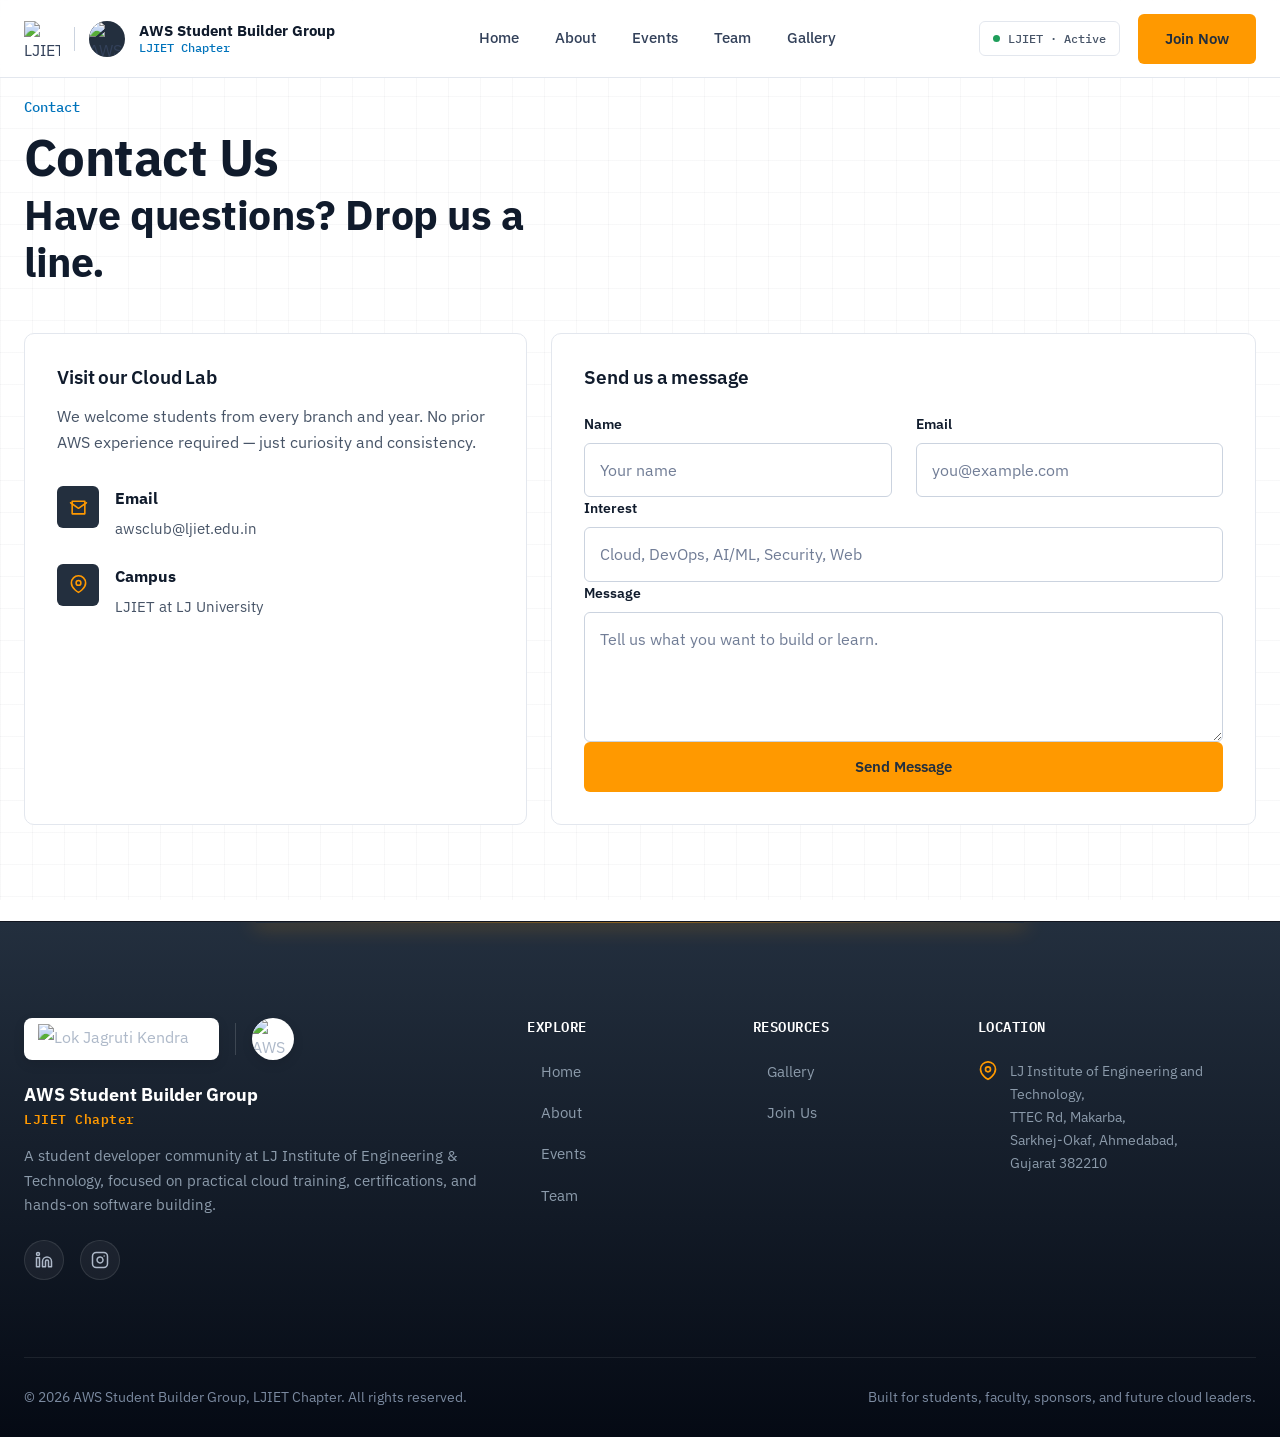
==== commit 8d3fe65f: "chore: SEO improvements and hide contact page" ====
--- a/contact.html
+++ b/contact.html
@@ -94,11 +94,59 @@
   </script>
 </head>
 <body>
+  <a href="#contact" class="skip-link">Skip to main content</a>
+
+  <!-- ═══ NAVBAR ══════════════════════════════════════════════════ -->
+  <header class="navbar" id="navbar">
+    <div class="scroll-progress" id="scrollProgress"></div>
+    <nav class="nav-inner container" aria-label="Primary navigation">
+      <a class="brand" href="index.html#home" aria-label="AWS SBG LJIET home">
+        <div class="brand-lj">
+          <img src="images/LJIET_LOGO.png" alt="LJIET shield logo" width="36" height="36">
+        </div>
+        <div class="brand-divider"></div>
+        <div class="brand-aws-block">
+          <img src="images/AWS_LJIET_LOGO.jpeg" alt="AWS SBG logo" width="36" height="36">
+        </div>
+        <div class="brand-text-group">
+          <span class="b-name">AWS Student Builder Group</span>
+          <span class="b-sub">LJIET Chapter</span>
+        </div>
+      </a>
+
+      <div class="nav-links" id="navLinks">
+        <a href="index.html#home">Home</a>
+        <a href="index.html#about">About</a>
+        <a href="index.html#events">Events</a>
+        <a href="index.html#team">Team</a>
+        <a href="index.html#gallery">Gallery</a>
+        <!-- <a href="contact.html">Contact</a> -->
+      </div>
+
+      <div class="nav-cta">
+        <div class="status-pill" aria-label="Club status: active">
+          <span class="status-dot"></span>
+          LJIET &middot; Active
+        </div>
+        <a class="btn btn-primary" href="index.html#join">Join Now</a>
+        <button class="menu-toggle" id="menuToggle" type="button" aria-label="Toggle navigation" aria-expanded="false">
+          <svg class="hamburger-icon" viewBox="0 0 24 24" fill="none" stroke="currentColor" stroke-width="2.2"
+            stroke-linecap="round" stroke-linejoin="round">
+            <line x1="4" y1="6" x2="20" y2="6" class="hamburger-line line-top"></line>
+            <line x1="4" y1="12" x2="20" y2="12" class="hamburger-line line-mid"></line>
+            <line x1="4" y1="18" x2="20" y2="18" class="hamburger-line line-bot"></line>
+          </svg>
+        </button>
+      </div>
+    </nav>
+  </header>
+
   <main>
     <section class="section" id="contact">
       <div class="container">
         <div class="sec-hdr">
           <span class="kicker">Contact</span>
+          <h1>Contact Us</h1>
           <h2>Have questions? Drop us a line.</h2>
         </div>
         <div class="contact-layout">
@@ -158,6 +206,78 @@
       </div>
     </section>
   </main>
+
+  <!-- ═══ FOOTER ══════════════════════════════════════════════════ -->
+  <footer class="footer">
+    <div class="footer-glow"></div>
+    <div class="container">
+      <div class="footer-top">
+        <div class="footer-brand-col">
+          <div class="footer-brand-logos">
+            <img class="footer-lj-logo" src="images/lj.png" alt="Lok Jagruti Kendra University logo" width="189"
+              height="34" loading="lazy">
+            <div class="footer-divider"></div>
+            <div class="footer-aws-block">
+              <img src="images/AWS_LJIET_LOGO.jpeg" alt="AWS SBG logo" width="34" height="34" loading="lazy" decoding="async">
+            </div>
+          </div>
+          <div class="footer-brand-name">
+            AWS Student Builder Group
+            <span>LJIET Chapter</span>
+          </div>
+          <p class="footer-brand-desc">A student developer community at LJ Institute of Engineering &amp; Technology,
+            focused on practical cloud training, certifications, and hands-on software building.</p>
+          <div class="footer-social-icons">
+            <a href="https://www.linkedin.com/company/aws-student-builder-group-at-ljiet/posts/" target="_blank" rel="noopener noreferrer" aria-label="LinkedIn">
+              <svg viewBox="0 0 24 24" fill="none" stroke="currentColor" stroke-width="2" stroke-linecap="round" stroke-linejoin="round"><path d="M16 8a6 6 0 0 1 6 6v7h-4v-7a2 2 0 0 0-4 0v7h-4v-7a6 6 0 0 1 6-6z" /><rect x="2" y="9" width="4" height="12" /><circle cx="4" cy="4" r="2" /></svg>
+            </a>
+            <a href="https://www.instagram.com/aws.sbg_lj" target="_blank" rel="noopener noreferrer" aria-label="Instagram">
+              <svg viewBox="0 0 24 24" fill="none" stroke="currentColor" stroke-width="2" stroke-linecap="round" stroke-linejoin="round"><rect x="2" y="2" width="20" height="20" rx="5" ry="5" /><path d="M16 11.37A4 4 0 1 1 12.63 8 4 4 0 0 1 16 11.37z" /><line x1="17.5" y1="6.5" x2="17.51" y2="6.5" /></svg>
+            </a>
+          </div>
+        </div>
+        <div class="footer-col">
+          <h4>Explore</h4>
+          <ul class="footer-links">
+            <li><a href="index.html#home">Home</a></li>
+            <li><a href="index.html#about">About</a></li>
+            <li><a href="index.html#events">Events</a></li>
+            <li><a href="index.html#team">Team</a></li>
+          </ul>
+        </div>
+        <div class="footer-col">
+          <h4>Resources</h4>
+          <ul class="footer-links">
+            <li><a href="index.html#gallery">Gallery</a></li>
+            <li><a href="index.html#join">Join Us</a></li>
+            <!-- <li><a href="contact.html">Contact</a></li> -->
+          </ul>
+        </div>
+        <div class="footer-col">
+          <h4>Location</h4>
+          <a href="https://maps.app.goo.gl/pAU9sUghX5FwtEg86" target="_blank" rel="noopener noreferrer" class="footer-address-link">
+            <address class="footer-address">
+              <svg viewBox="0 0 24 24" fill="none" stroke="currentColor" stroke-width="2" stroke-linecap="round" stroke-linejoin="round"><path d="M21 10c0 7-9 12-9 12S3 17 3 10a9 9 0 1 1 18 0Z" /><circle cx="12" cy="10" r="3" /></svg>
+              <span>
+                LJ Institute of Engineering and Technology,<br>
+                TTEC Rd, Makarba,<br>
+                Sarkhej-Okaf, Ahmedabad,<br>
+                Gujarat 382210
+              </span>
+            </address>
+          </a>
+        </div>
+      </div>
+      <div class="footer-bottom">
+        <div class="fb-left">
+          &copy; 2026 AWS Student Builder Group, LJIET Chapter. All rights reserved.
+        </div>
+        <div class="fb-right">
+          Built for students, faculty, sponsors, and future cloud leaders.
+        </div>
+      </div>
+    </div>
+  </footer>
   <script src="script.js" defer></script>
 </body>
 </html>
